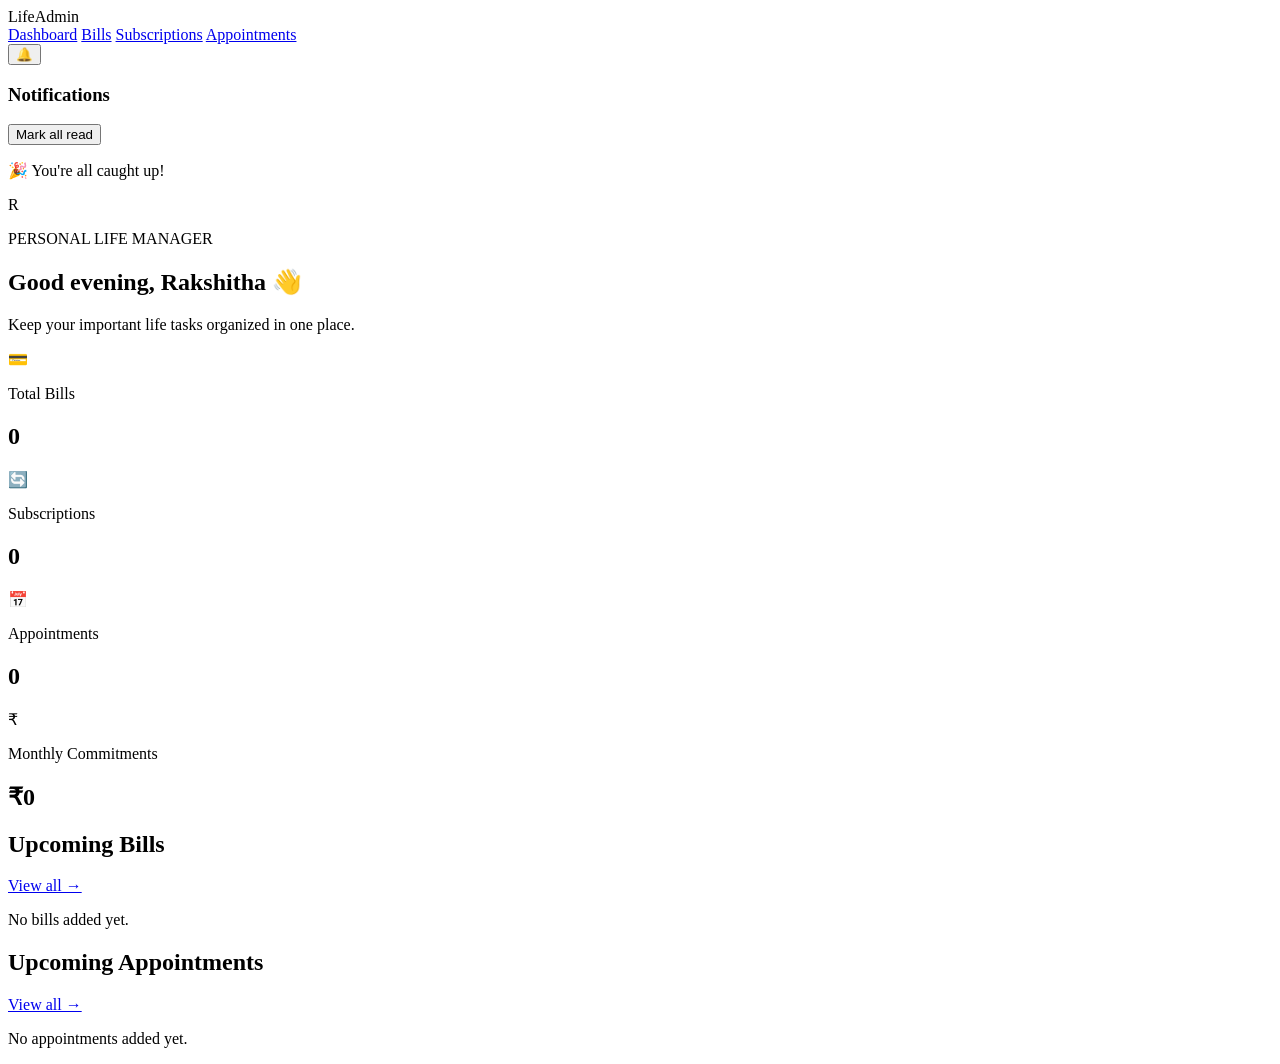
==== index.html @ e0aea88b "Add files via upload" ====
<!DOCTYPE html>
<html lang="en">
<head>
    <meta charset="UTF-8">
    <meta name="viewport" content="width=device-width, initial-scale=1.0">
    <title>LifeAdmin - Dashboard</title>
    <link rel="icon" type="image/png" href="icons/icon-192.png">

<link rel="manifest" href="manifest.json">

<meta name="theme-color" content="#7c5cff">
</head>

<body>

<header class="navbar">
    <div class="logo">Life<span>Admin</span></div>

    <nav>
        <a href="index.html" class="active">Dashboard</a>
        <a href="bills.html">Bills</a>
        <a href="subscriptions.html">Subscriptions</a>
        <a href="appointments.html">Appointments</a>
    </nav>
	<div class="nav-right">

    <button class="notification-btn" onclick="toggleNotifications()">
        🔔
        <span id="notificationCount">0</span>
    </button>

    <div id="notificationPanel" class="notification-panel">

        <div class="notification-header">
            <h3>Notifications</h3>
            <button onclick="markAllRead()">Mark all read</button>
        </div>

        <div id="notificationList">
            <p class="empty">No notifications</p>
        </div>

    </div>

    <div class="profile">R</div>

</div>
    
</header>


<main class="container">

    <section class="welcome">
        <div>
            <p class="small-text">PERSONAL LIFE MANAGER</p>
            <h1>Good evening, Rakshitha 👋</h1>
            <p>Keep your important life tasks organized in one place.</p>
        </div>
    </section>


    <section class="stats">

        <div class="stat-card">
            <div class="icon purple">💳</div>
            <div>
                <p>Total Bills</p>
                <h2 id="billCount">0</h2>
            </div>
        </div>

        <div class="stat-card">
            <div class="icon blue">🔄</div>
            <div>
                <p>Subscriptions</p>
                <h2 id="subscriptionCount">0</h2>
            </div>
        </div>

        <div class="stat-card">
            <div class="icon orange">📅</div>
            <div>
                <p>Appointments</p>
                <h2 id="appointmentCount">0</h2>
            </div>
        </div>

        <div class="stat-card">
            <div class="icon green">₹</div>
            <div>
                <p>Monthly Commitments</p>
                <h2 id="monthlyTotal">₹0</h2>
            </div>
        </div>

    </section>


    <section class="dashboard-grid">

        <div class="dashboard-card">
            <div class="card-header">
                <h2>Upcoming Bills</h2>
                <a href="bills.html">View all →</a>
            </div>

            <div id="dashboardBills" class="items">
                <p class="empty">No bills added yet.</p>
            </div>
        </div>


        <div class="dashboard-card">
            <div class="card-header">
                <h2>Upcoming Appointments</h2>
                <a href="appointments.html">View all →</a>
            </div>

            <div id="dashboardAppointments" class="items">
                <p class="empty">No appointments added yet.</p>
            </div>
        </div>

    </section>

</main>
<div id="popupContainer"></div>
<script src="script.js"></script>

</body>
</html>
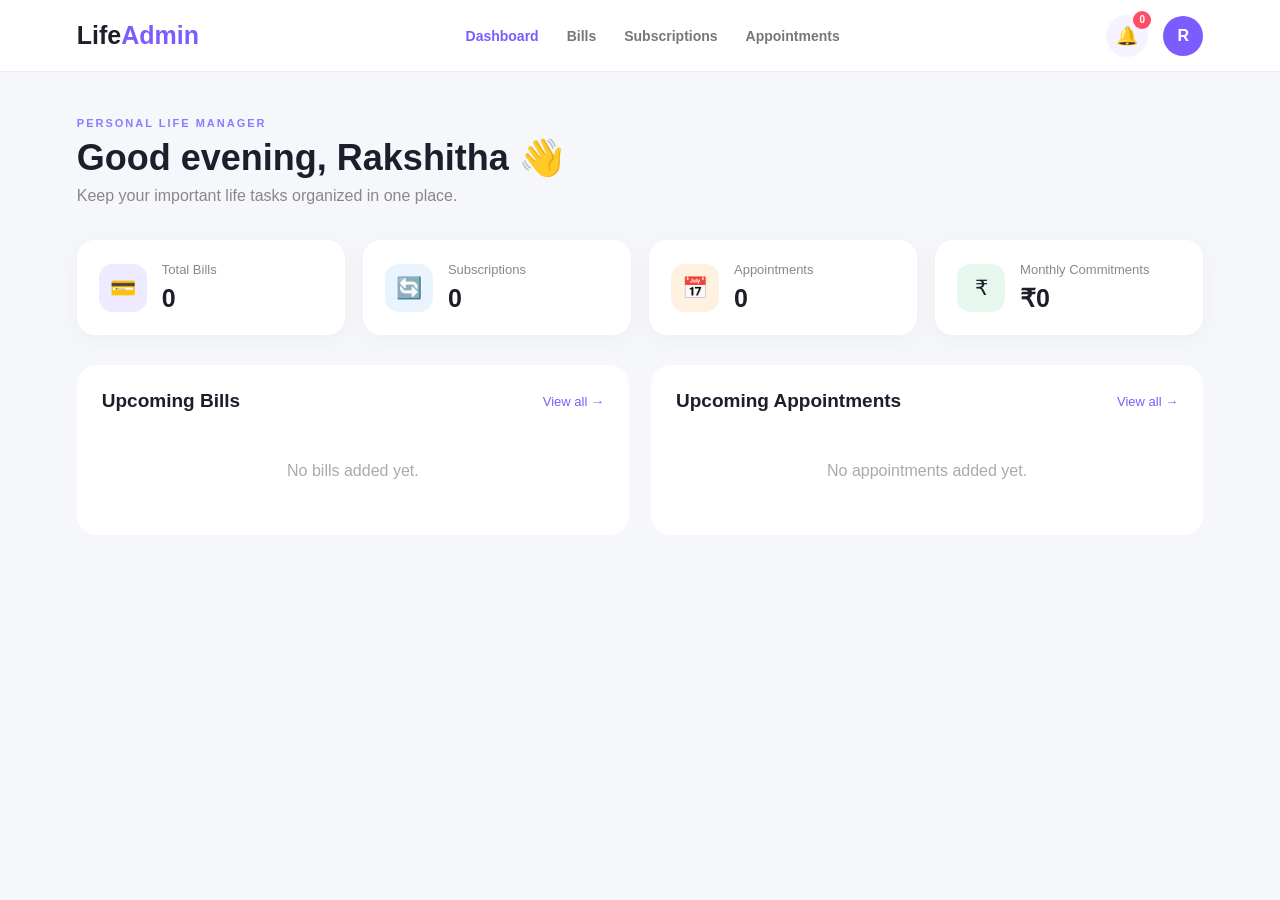
==== commit 319e528a: "Add files via upload" ====
--- a/index.html
+++ b/index.html
@@ -5,7 +5,7 @@
     <meta name="viewport" content="width=device-width, initial-scale=1.0">
     <title>LifeAdmin - Dashboard</title>
     <link rel="icon" type="image/png" href="icons/icon-192.png">
-
+<link rel="stylesheet" href="style.css">
 <link rel="manifest" href="manifest.json">
 
 <meta name="theme-color" content="#7c5cff">
--- a/style.css
+++ b/style.css
@@ -0,0 +1,828 @@
+* {
+    margin: 0;
+    padding: 0;
+    box-sizing: border-box;
+}
+
+
+body {
+
+    font-family: Arial, sans-serif;
+
+    background: #f6f7fb;
+
+    color: #1d1d2c;
+
+}
+
+
+.navbar {
+
+    height: 72px;
+
+    background: white;
+
+    display: flex;
+
+    align-items: center;
+
+    justify-content: space-between;
+
+    padding: 0 6%;
+
+    border-bottom: 1px solid #eeeeee;
+
+}
+
+
+.logo {
+
+    font-size: 25px;
+
+    font-weight: 700;
+
+}
+
+
+.logo span {
+
+    color: #7c5cff;
+
+}
+
+
+nav {
+
+    display: flex;
+
+    gap: 28px;
+
+}
+
+
+nav a {
+
+    text-decoration: none;
+
+    color: #777;
+
+    font-size: 14px;
+
+    font-weight: 600;
+
+}
+
+
+nav a:hover,
+nav a.active {
+
+    color: #7c5cff;
+
+}
+
+
+.profile {
+
+    width: 40px;
+
+    height: 40px;
+
+    border-radius: 50%;
+
+    background: #7c5cff;
+
+    color: white;
+
+    display: flex;
+
+    align-items: center;
+
+    justify-content: center;
+
+    font-weight: bold;
+
+}
+
+
+.container {
+
+    width: 88%;
+
+    max-width: 1250px;
+
+    margin: 45px auto;
+
+}
+
+
+.welcome {
+
+    margin-bottom: 35px;
+
+}
+
+
+.small-text {
+
+    font-size: 11px;
+
+    color: #8a7cff;
+
+    font-weight: bold;
+
+    letter-spacing: 2px;
+
+    margin-bottom: 8px;
+
+}
+
+
+h1 {
+
+    font-size: 36px;
+
+    margin-bottom: 8px;
+
+}
+
+
+.welcome p:last-child,
+.page-heading p:last-child {
+
+    color: #888;
+
+}
+
+
+.stats {
+
+    display: grid;
+
+    grid-template-columns: repeat(4, 1fr);
+
+    gap: 18px;
+
+    margin-bottom: 30px;
+
+}
+
+
+.stat-card,
+.mini-card {
+
+    background: white;
+
+    border-radius: 18px;
+
+    padding: 22px;
+
+    box-shadow: 0 5px 25px rgba(0,0,0,.04);
+
+}
+
+
+.stat-card {
+
+    display: flex;
+
+    align-items: center;
+
+    gap: 15px;
+
+}
+
+
+.stat-card p,
+.mini-card p {
+
+    color: #888;
+
+    font-size: 13px;
+
+    margin-bottom: 7px;
+
+}
+
+
+.stat-card h2,
+.mini-card h2 {
+
+    font-size: 25px;
+
+}
+
+
+.icon {
+
+    width: 48px;
+
+    height: 48px;
+
+    border-radius: 14px;
+
+    display: flex;
+
+    align-items: center;
+
+    justify-content: center;
+
+    font-size: 21px;
+
+}
+
+
+.purple {
+    background: #eeeaff;
+}
+
+
+.blue {
+    background: #e9f4ff;
+}
+
+
+.orange {
+    background: #fff1df;
+}
+
+
+.green {
+    background: #e6f8ed;
+}
+
+
+.dashboard-grid {
+
+    display: grid;
+
+    grid-template-columns: 1fr 1fr;
+
+    gap: 22px;
+
+}
+
+
+.dashboard-card {
+
+    background: white;
+
+    padding: 25px;
+
+    border-radius: 20px;
+
+}
+
+
+.card-header {
+
+    display: flex;
+
+    justify-content: space-between;
+
+    align-items: center;
+
+    margin-bottom: 20px;
+
+}
+
+
+.card-header h2 {
+
+    font-size: 19px;
+
+}
+
+
+.card-header a {
+
+    color: #7c5cff;
+
+    text-decoration: none;
+
+    font-size: 13px;
+
+}
+
+
+.page-heading {
+
+    display: flex;
+
+    justify-content: space-between;
+
+    align-items: center;
+
+    margin-bottom: 35px;
+
+}
+
+
+.primary-btn {
+
+    background: #7c5cff;
+
+    color: white;
+
+    border: none;
+
+    padding: 13px 20px;
+
+    border-radius: 12px;
+
+    cursor: pointer;
+
+    font-weight: 600;
+
+}
+
+
+.primary-btn:hover {
+
+    background: #6848ed;
+
+}
+
+
+.full {
+
+    width: 100%;
+
+    margin-top: 15px;
+
+}
+
+
+.summary-row {
+
+    display: flex;
+
+    gap: 20px;
+
+    margin-bottom: 25px;
+
+}
+
+
+.mini-card {
+
+    min-width: 220px;
+
+}
+
+
+.card-grid {
+
+    display: grid;
+
+    grid-template-columns: repeat(3, 1fr);
+
+    gap: 20px;
+
+}
+
+
+.item-card {
+
+    background: white;
+
+    border-radius: 20px;
+
+    padding: 22px;
+
+    position: relative;
+
+    box-shadow: 0 5px 25px rgba(0,0,0,.04);
+
+}
+
+
+.item-top {
+
+    display: flex;
+
+    justify-content: space-between;
+
+    align-items: center;
+
+    margin-bottom: 20px;
+
+}
+
+
+.item-icon {
+
+    width: 48px;
+
+    height: 48px;
+
+    border-radius: 14px;
+
+    background: #f0edff;
+
+    display: flex;
+
+    align-items: center;
+
+    justify-content: center;
+
+    font-size: 22px;
+
+}
+
+
+.item-card h3 {
+
+    margin-bottom: 8px;
+
+}
+
+
+.item-card p {
+
+    color: #888;
+
+    font-size: 13px;
+
+    margin-bottom: 8px;
+
+}
+
+
+.price {
+
+    font-size: 22px;
+
+    font-weight: bold;
+
+    margin: 15px 0;
+
+}
+
+
+.badge {
+
+    display: inline-block;
+
+    padding: 6px 10px;
+
+    background: #eeeaff;
+
+    color: #6c4ee8;
+
+    border-radius: 20px;
+
+    font-size: 11px;
+
+    font-weight: bold;
+
+}
+
+
+.delete-btn {
+
+    border: none;
+
+    background: #fff0f0;
+
+    color: #e05252;
+
+    padding: 7px 10px;
+
+    border-radius: 8px;
+
+    cursor: pointer;
+
+}
+
+
+.empty {
+
+    color: #aaa;
+
+    text-align: center;
+
+    padding: 30px 10px;
+
+}
+
+
+.modal {
+
+    display: none;
+
+    position: fixed;
+
+    inset: 0;
+
+    background: rgba(0,0,0,.45);
+
+    align-items: center;
+
+    justify-content: center;
+
+    z-index: 100;
+
+}
+
+
+.modal-content {
+
+    width: 450px;
+
+    max-width: 92%;
+
+    background: white;
+
+    border-radius: 22px;
+
+    padding: 28px;
+
+    max-height: 90vh;
+
+    overflow-y: auto;
+
+}
+
+
+.modal-header {
+
+    display: flex;
+
+    justify-content: space-between;
+
+    align-items: center;
+
+    margin-bottom: 25px;
+
+}
+
+
+.modal-header button {
+
+    border: none;
+
+    background: #f2f2f2;
+
+    width: 32px;
+
+    height: 32px;
+
+    border-radius: 50%;
+
+    font-size: 20px;
+
+    cursor: pointer;
+
+}
+
+
+form {
+
+    display: flex;
+
+    flex-direction: column;
+
+}
+
+
+form label {
+
+    font-size: 13px;
+
+    font-weight: bold;
+
+    margin: 12px 0 7px;
+
+}
+
+
+form input,
+form select,
+form textarea {
+
+    border: 1px solid #ddd;
+
+    border-radius: 10px;
+
+    padding: 12px;
+
+    font-size: 14px;
+
+    outline: none;
+
+}
+
+
+form input:focus,
+form select:focus,
+form textarea:focus {
+
+    border-color: #7c5cff;
+
+}
+
+
+textarea {
+
+    min-height: 80px;
+
+    resize: vertical;
+
+}
+
+
+@media (max-width: 900px) {
+
+    .stats {
+
+        grid-template-columns: repeat(2, 1fr);
+
+    }
+
+    .card-grid {
+
+        grid-template-columns: repeat(2, 1fr);
+
+    }
+
+}
+
+
+@media (max-width: 650px) {
+
+    .navbar {
+
+        padding: 0 20px;
+
+    }
+
+    nav {
+
+        display: none;
+
+    }
+
+    .container {
+
+        width: 92%;
+
+    }
+
+    h1 {
+
+        font-size: 28px;
+
+    }
+
+    .stats,
+    .dashboard-grid,
+    .card-grid {
+
+        grid-template-columns: 1fr;
+
+    }
+
+    .page-heading {
+
+        align-items: flex-start;
+
+        flex-direction: column;
+
+        gap: 20px;
+
+    }
+
+    .summary-row {
+
+        flex-direction: column;
+
+    }
+
+}
+/* ============================= */
+/* NOTIFICATION SYSTEM */
+/* ============================= */
+
+.nav-right {
+    display: flex;
+    align-items: center;
+    gap: 15px;
+    position: relative;
+}
+
+.notification-btn {
+    position: relative;
+    border: none;
+    background: #f5f3ff;
+    width: 42px;
+    height: 42px;
+    border-radius: 50%;
+    cursor: pointer;
+    font-size: 18px;
+}
+
+.notification-btn span {
+    position: absolute;
+    top: -4px;
+    right: -3px;
+    min-width: 18px;
+    height: 18px;
+    padding: 2px 5px;
+    background: #ff4d67;
+    color: white;
+    border-radius: 20px;
+    font-size: 10px;
+    font-weight: bold;
+
+    display: flex;
+    align-items: center;
+    justify-content: center;
+}
+
+.notification-panel {
+    display: none;
+    position: absolute;
+    top: 55px;
+    right: 55px;
+    width: 360px;
+    background: white;
+    border-radius: 18px;
+    box-shadow: 0 15px 45px rgba(0,0,0,0.15);
+    z-index: 1000;
+    overflow: hidden;
+}
+
+.notification-header {
+    display: flex;
+    align-items: center;
+    justify-content: space-between;
+    padding: 18px;
+    border-bottom: 1px solid #eee;
+}
+
+.notification-header h3 {
+    font-size: 17px;
+}
+
+.notification-header button {
+    border: none;
+    background: none;
+    color: #7c5cff;
+    cursor: pointer;
+    font-size: 12px;
+}
+
+.notification {
+    display: flex;
+    gap: 12px;
+    padding: 16px;
+    border-bottom: 1px solid #f1f1f1;
+}
+
+.notification:hover {
+    background: #faf9ff;
+}
+
+.notification-icon {
+    width: 40px;
+    height: 40px;
+    border-radius: 12px;
+    background: #f0edff;
+
+    display: flex;
+    align-items: center;
+    justify-content: center;
+
+    font-size: 20px;
+    flex-shrink: 0;
+}
+
+.notification-content h4 {
+    font-size: 14px;
+    margin-bottom: 5px;
+}
+
+.notification-content p {
+    color: #777;
+    font-size: 12px;
+    line-height: 1.5;
+}
+
+.notification-time {
+    color: #aaa;
+    font-size: 10px;
+    margin-top: 5px;
+}
+
+.unread {
+    background: #f8f6ff;
+}
+
+@media (max-width: 500px) {
+
+    .notification-panel {
+        width: 320px;
+        right: -40px;
+    }
+
+}
